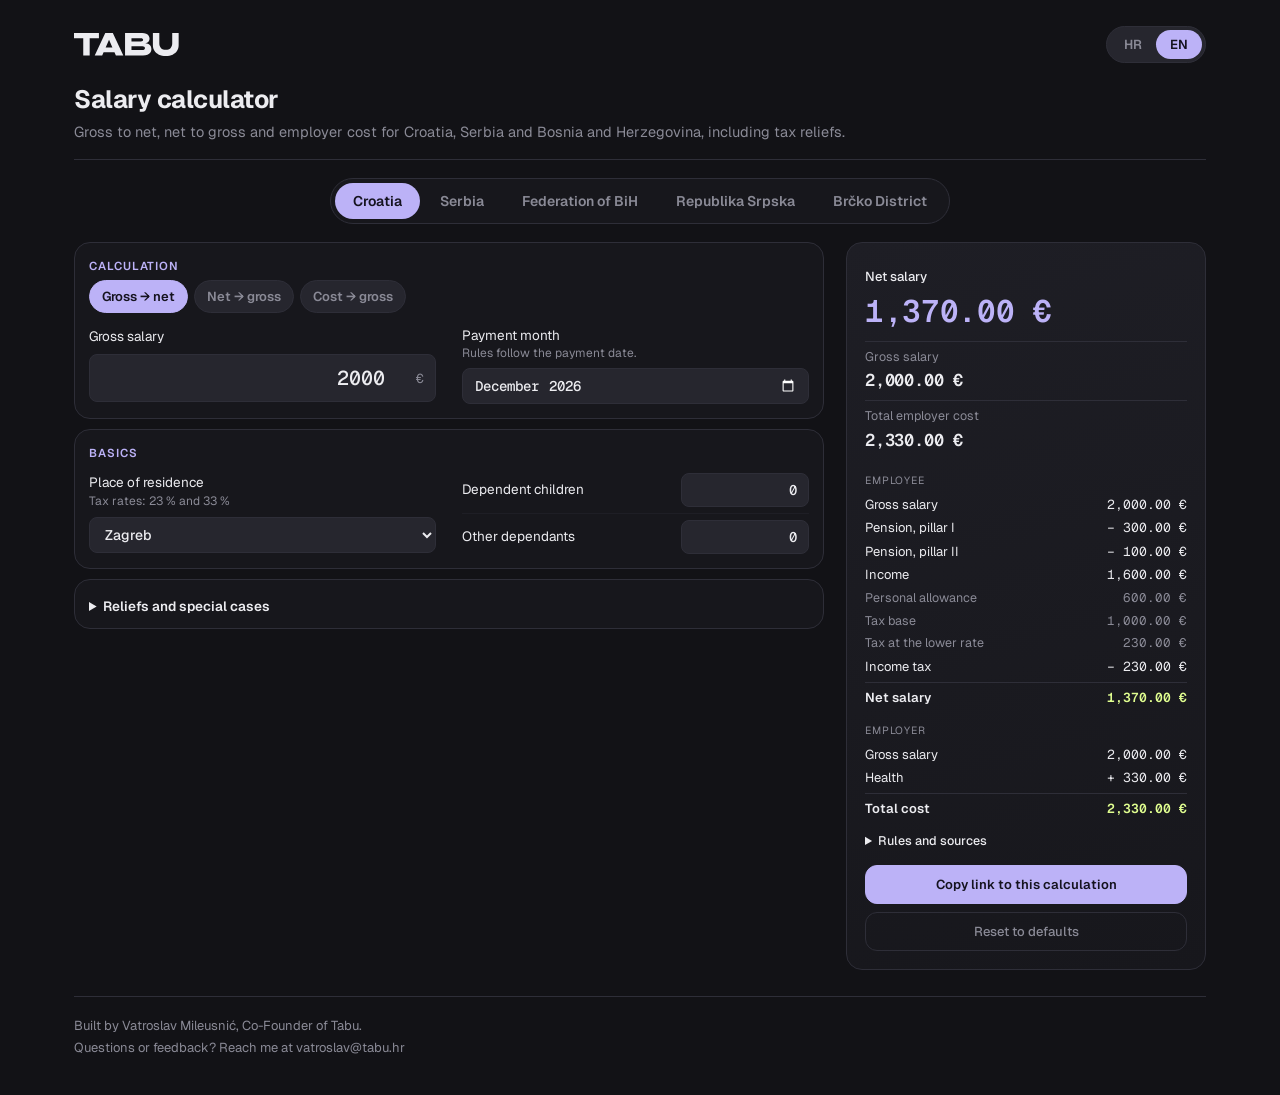
==== placa/index.html @ 8038365e "Salary calculator: dependants stacked under children in the basic card Co-Authored-By: Claude Opus 5" ====
<!DOCTYPE html>
<html lang="hr">
<head>
<meta charset="UTF-8">
<meta name="viewport" content="width=device-width, initial-scale=1.0">
<title>Kalkulator plaće bruto-neto | Tabu</title>
<meta name="description" content="Izračun plaće bruto u neto, neto u bruto i troška poslodavca za Hrvatsku, Srbiju i Bosnu i Hercegovinu, s poreznim olakšicama.">
<link rel="canonical" href="https://kalkulator.tabu.hr/placa/">
<meta property="og:type" content="website">
<meta property="og:site_name" content="Tabu">
<meta property="og:url" content="https://kalkulator.tabu.hr/placa/">
<meta property="og:title" content="Kalkulator plaće bruto-neto | Tabu">
<meta property="og:description" content="Bruto u neto, neto u bruto i trošak poslodavca za Hrvatsku, Srbiju i BiH.">
<meta name="twitter:card" content="summary">
<link rel="icon" type="image/png" href="https://cdn.prod.website-files.com/6596bfc5feee70a92dbebd66/65b93e90533795492dddde50_Tabu%20Favicon%20(1).png">
<link rel="apple-touch-icon" href="https://cdn.prod.website-files.com/6596bfc5feee70a92dbebd66/65b93e972f8a8eb254344232_Tabu%20Favicon.png">
<script async src="https://plausible.io/js/pa-XqHFUt1YAuA5CX0Bw_nm7.js"></script>
<script>
  window.plausible=window.plausible||function(){(plausible.q=plausible.q||[]).push(arguments)},plausible.init=plausible.init||function(i){plausible.o=i||{}};
  plausible.init()
</script>
<link rel="preconnect" href="https://fonts.googleapis.com">
<link rel="preconnect" href="https://fonts.gstatic.com" crossorigin>
<link href="https://fonts.googleapis.com/css2?family=Geist:wght@400;500;600;700&family=Geist+Mono:wght@500;600&display=swap" rel="stylesheet">
<style>
  :root{
    /* Brand accents */
    --lavender:#BCB2F7;
    --lime:#E0FE90;
    --salmon:#FF9883;
    --ink:#15131F;
    /* Background - cool near-black ramp */
    --bg:#121216;
    --surface:#17171C;
    --surface-2:#26262E;
    /* Borders */
    --border:#2E2E38;
    --border-subtle:#1E1E25;
    /* Text */
    --text:#ECECF0;
    --muted:#8A8A96;
    --text-subtle:#6C6C78;
    /* Semantic (status) */
    --success:#54CE88;
    --radius:16px;
  }
  *{box-sizing:border-box;margin:0;padding:0}
  html{scroll-behavior:smooth}
  body{
    font-family:'Geist',system-ui,-apple-system,'Segoe UI',Arial,sans-serif;
    background:var(--bg);
    color:var(--text);
    line-height:1.5;
    -webkit-font-smoothing:antialiased;
    padding:0 0 36px;
  }
  .wrap{max-width:1180px;margin:0 auto;padding:0 24px}

  /* Header */
  header{
    display:flex;align-items:center;justify-content:space-between;gap:16px;
    padding:26px 0 10px;flex-wrap:wrap;
  }
  .brand{display:flex;align-items:center;gap:11px}
  .brand .logo{
    display:inline-flex;align-items:center;
    color:var(--text);text-decoration:none;transition:.15s;
  }
  .brand .logo:hover{color:var(--lavender)}
  .logo-svg{height:23px;width:auto;display:block}
  .lang-toggle{display:inline-flex;background:var(--surface-2);border:1px solid var(--border);border-radius:999px;padding:3px}
  .lang-toggle button{
    font-family:inherit;font-size:13px;font-weight:600;cursor:pointer;
    border:0;background:transparent;color:var(--muted);
    padding:6px 14px;border-radius:999px;transition:.15s;
  }
  .lang-toggle button.active{background:var(--lavender);color:var(--ink)}

  /* Hero */
  .hero{padding:12px 0 16px;border-bottom:1px solid var(--border);margin-bottom:18px}
  .hero h1{font-size:25px;font-weight:700;letter-spacing:-.02em;line-height:1.15}
  .hero p{color:var(--muted);margin-top:7px;font-size:14.5px;text-wrap:pretty}

  
  /* Layout */
  .grid{display:grid;grid-template-columns:1fr 360px;gap:22px;align-items:start}

  .card{
    background:var(--surface);border:1px solid var(--border);
    border-radius:var(--radius);padding:12px 14px 8px;margin-bottom:10px;
  }
  .card h2,.card h3{
    font-size:11.5px;font-weight:600;text-transform:uppercase;letter-spacing:.08em;
    color:var(--lavender);margin:2px 0 6px;
  }
  .card h3{margin-top:14px}
  .seg{display:flex;flex-wrap:wrap;gap:6px;margin:6px 0 8px}
  .seg button{
    font-family:inherit;font-size:13px;font-weight:600;cursor:pointer;
    border:1px solid var(--border);background:var(--surface-2);color:var(--muted);
    padding:7px 12px;border-radius:999px;transition:.15s;
  }
  .seg button:hover{color:var(--text)}
  .seg button.active{background:var(--lavender);border-color:var(--lavender);color:var(--ink)}

  /* Country switch: top-level tabs above the calculator */
  .country-tabs{display:flex;justify-content:center;margin:0 0 18px}
  .country-tabs .seg{
    display:inline-flex;justify-content:center;gap:2px;margin:0;padding:4px;
    background:var(--surface);border:1px solid var(--border);border-radius:999px;
  }
  .country-tabs .seg button{border:0;background:transparent;padding:9px 18px;font-size:14px}
  .country-tabs .seg button.active{background:var(--lavender);color:var(--ink)}

  .fields{display:grid;grid-template-columns:1fr 1fr;column-gap:26px}
  .field{display:grid;grid-template-columns:1fr 128px;gap:12px;align-items:center;
    padding:6px 0;border-top:1px solid var(--border-subtle)}
  .field.wide{grid-template-columns:1fr;gap:6px}
  .field.check{grid-template-columns:1fr 22px}
  .field.span2{grid-row:span 2}
  .fields .field:nth-child(1),.fields .field:nth-child(2){border-top:0}
  .field label{font-size:13.5px;color:var(--text);line-height:1.3}
  .field .sub{display:block;font-size:12px;color:var(--muted);margin-top:2px}

  .input-shell{position:relative;display:flex;align-items:center}
  .input-shell .affix{
    position:absolute;right:12px;font-size:13px;color:var(--muted);
    font-family:'Geist Mono',monospace;pointer-events:none;
  }
  input[type=number],input[type=text],input[type=month],select{
    width:100%;font-family:'Geist Mono',monospace;font-size:14px;font-weight:500;
    background:var(--surface-2);border:1px solid var(--border);color:var(--text);
    border-radius:8px;padding:7px 11px;transition:.15s;color-scheme:dark;
  }
  input[type=number]{text-align:right;-moz-appearance:textfield}
  select{font-family:inherit;cursor:pointer}
  input[type=number]::-webkit-outer-spin-button,
  input[type=number]::-webkit-inner-spin-button{-webkit-appearance:none;margin:0}
  input.affixed{padding-right:44px}
  input.big{font-size:20px;padding:10px 50px 10px 12px}
  input:focus,select:focus{outline:none;border-color:var(--lavender);box-shadow:0 0 0 3px rgba(188,178,247,0.22)}
  input[type=checkbox]{width:18px;height:18px;accent-color:var(--lavender);cursor:pointer}

  details.advanced summary{
    cursor:pointer;font-size:13.5px;font-weight:600;color:var(--text);padding:4px 0;
  }
  details.advanced[open] summary{margin-bottom:4px}
  ul.info{margin:12px 0 4px 18px;color:var(--muted);font-size:12.5px;line-height:1.45}

  /* Results */
  .results{position:sticky;top:16px}
  .results-card{
    background:linear-gradient(165deg,#1E1E25,#17171C);
    border:1px solid var(--border);border-radius:var(--radius);padding:18px;
  }
  .res-block{padding:6px 0}
  .res-block + .res-block{border-top:1px solid var(--border)}
  .res-label{font-size:12.5px;color:var(--muted);margin-bottom:2px}
  .res-value{font-family:'Geist Mono',monospace;font-weight:600;letter-spacing:-.01em}
  .res-primary .res-value{font-size:31px;color:var(--lavender)}
  .res-primary .res-label{font-size:13px;color:var(--text);font-weight:500}
  .res-secondary .res-value{font-size:17px;color:var(--text)}
  .res-section-title{font-size:10.5px;text-transform:uppercase;letter-spacing:.08em;color:var(--muted);margin:14px 0 4px}
  .row{display:flex;justify-content:space-between;gap:12px;font-size:13px;padding:2px 0}
  .row .v{font-family:'Geist Mono',monospace;white-space:nowrap}
  .row.info{color:var(--muted);font-size:12.5px}
  .row.sub,.row.base{color:var(--text)}
  .row.total{font-weight:600;border-top:1px solid var(--border);margin-top:3px;padding-top:5px}
  .row.total .v{color:var(--lime)}
  .note{font-size:12px;color:var(--muted);margin-top:4px;line-height:1.4}
  ul.notes{margin:2px 0 0 16px;font-size:12.5px;color:var(--salmon);line-height:1.45}
  details.sources{margin-top:12px;font-size:12.5px;color:var(--muted)}
  details.sources summary{cursor:pointer;color:var(--text);font-weight:500}
  details.sources ul{margin:6px 0 0 16px;line-height:1.45}

  .actions{display:grid;gap:8px;margin-top:14px}
  .btn{
    display:block;width:100%;cursor:pointer;text-align:center;
    background:transparent;border:1px solid var(--border);color:var(--muted);
    font-family:inherit;font-size:13px;font-weight:500;padding:10px;border-radius:12px;transition:.15s;
  }
  .btn:hover{border-color:var(--muted);color:var(--text)}
  .btn.primary{background:var(--lavender);border-color:var(--lavender);color:var(--ink);font-weight:600}

  footer{
    margin-top:26px;padding-top:18px;border-top:1px solid var(--border);
    color:var(--muted);font-size:13px;line-height:1.7;
  }

  @media(max-width:980px){
    .fields{grid-template-columns:1fr}
    .field.span2{grid-row:auto}
    .fields .field:nth-child(2){border-top:1px solid var(--border-subtle)}
  }
  @media(max-width:860px){
    .country-tabs .seg{border-radius:16px}
    .country-tabs .seg button{padding:8px 12px;font-size:13px}
    .grid{grid-template-columns:1fr}
    .results{position:static}
    .hero h1{font-size:23px}
  }
</style>
</head>
<body>
<div class="wrap">
  <header>
    <div class="brand">
      <a class="logo" href="https://www.tabu.hr" target="_blank" rel="noopener" aria-label="Tabu">
        <svg class="logo-svg" viewBox="0 0 3277 720" fill="none" xmlns="http://www.w3.org/2000/svg" role="img" aria-label="Tabu">
          <path d="M289.493 165.865L4.84394e-05 165.865L6.29397e-05 0L780.314 6.82172e-05L780.314 165.865L490.822 165.865L490.822 701.634L289.493 701.634L289.493 165.865Z" fill="currentColor"/>
          <path d="M903.392 455.47L1290.26 455.47L1290.26 605.538L903.392 605.538L903.392 455.47ZM1544.22 701.634L1311.31 701.634L1096.83 210.622L882.338 701.634L649.428 701.634L978.397 2.87594e-05L1215.25 4.94661e-05L1544.22 701.634Z" fill="currentColor"/>
          <path d="M1598.04 0L2137.55 4.71654e-05C2184.92 5.13067e-05 2224.4 6.58195 2258.61 21.0622C2292.82 35.5425 2319.14 56.6047 2337.56 84.2488C2355.98 110.576 2365.2 142.17 2365.2 179.029C2365.2 214.571 2353.35 246.164 2330.98 271.176C2307.3 297.503 2274.4 314.616 2233.61 323.831C2292.82 326.464 2338.88 343.577 2371.78 376.487C2405.99 409.396 2423.09 454.153 2423.09 508.125C2423.09 548.933 2412.57 583.159 2391.51 612.12C2370.46 641.08 2340.19 663.459 2299.4 677.939C2259.93 693.736 2213.87 701.634 2159.92 701.634L1598.04 701.634L1598.04 0ZM2141.5 534.453C2166.5 534.453 2186.24 529.187 2199.4 518.656C2213.87 506.809 2220.45 492.329 2220.45 473.899C2220.45 454.153 2213.87 439.673 2199.4 429.142C2186.24 417.294 2166.5 412.029 2141.5 412.029L1799.37 412.029L1799.37 534.453L2141.5 534.453ZM2094.13 263.277C2115.18 263.277 2132.29 258.012 2145.44 248.797C2157.29 239.582 2163.87 226.418 2163.87 210.622C2163.87 196.142 2157.29 185.611 2145.44 177.712C2132.29 169.814 2115.18 165.865 2094.13 165.865L1799.37 165.865L1799.37 263.277L2094.13 263.277Z" fill="currentColor"/>
          <path d="M2873.8 719.947C2790.9 719.947 2719.85 706.783 2658 677.822C2597.47 650.178 2551.41 610.687 2518.52 558.031C2485.62 505.376 2469.83 456.785 2469.83 385.701L2469.83 0L2671.16 1.76007e-05L2671.16 322.838C2671.16 387.341 2689.58 437.363 2725.11 474.222C2761.95 509.764 2810.64 528.194 2873.8 528.194C2935.65 528.194 2985.65 509.764 3021.18 474.222C3056.71 437.363 3075.13 387.341 3075.13 322.838L3075.13 5.29172e-05L3276.46 7.05179e-05L3276.46 385.701C3276.46 456.786 3260.67 505.376 3227.77 558.031C3196.19 610.687 3148.82 650.178 3088.29 677.822C3027.76 706.783 2955.39 719.947 2873.8 719.947Z" fill="currentColor"/>
        </svg>
      </a>
    </div>
    <div class="lang-toggle" role="group" aria-label="Language">
      <button id="lang-hr" data-lang="hr" class="active">HR</button>
      <button id="lang-en" data-lang="en">EN</button>
    </div>
  </header>

  <div class="hero">
    <h1 data-i18n="title"></h1>
    <p data-i18n="subtitle"></p>
  </div>

  <div class="country-tabs" id="country-tabs"></div>

  <div class="grid">
    <div class="inputs" id="inputs"></div>
    <div class="results">
      <div class="results-card">
        <div id="results"></div>
        <div class="actions">
          <button class="btn primary" id="copy" type="button" data-i18n="copy_link"></button>
          <button class="btn" id="reset" type="button" data-i18n="reset"></button>
        </div>
      </div>
    </div>
  </div>

  <footer>
    <div data-i18n="footer_author"></div>
    <div data-i18n="footer_contact"></div>
  </footer>
</div>
<script type="module" src="app.js"></script>
</body>
</html>
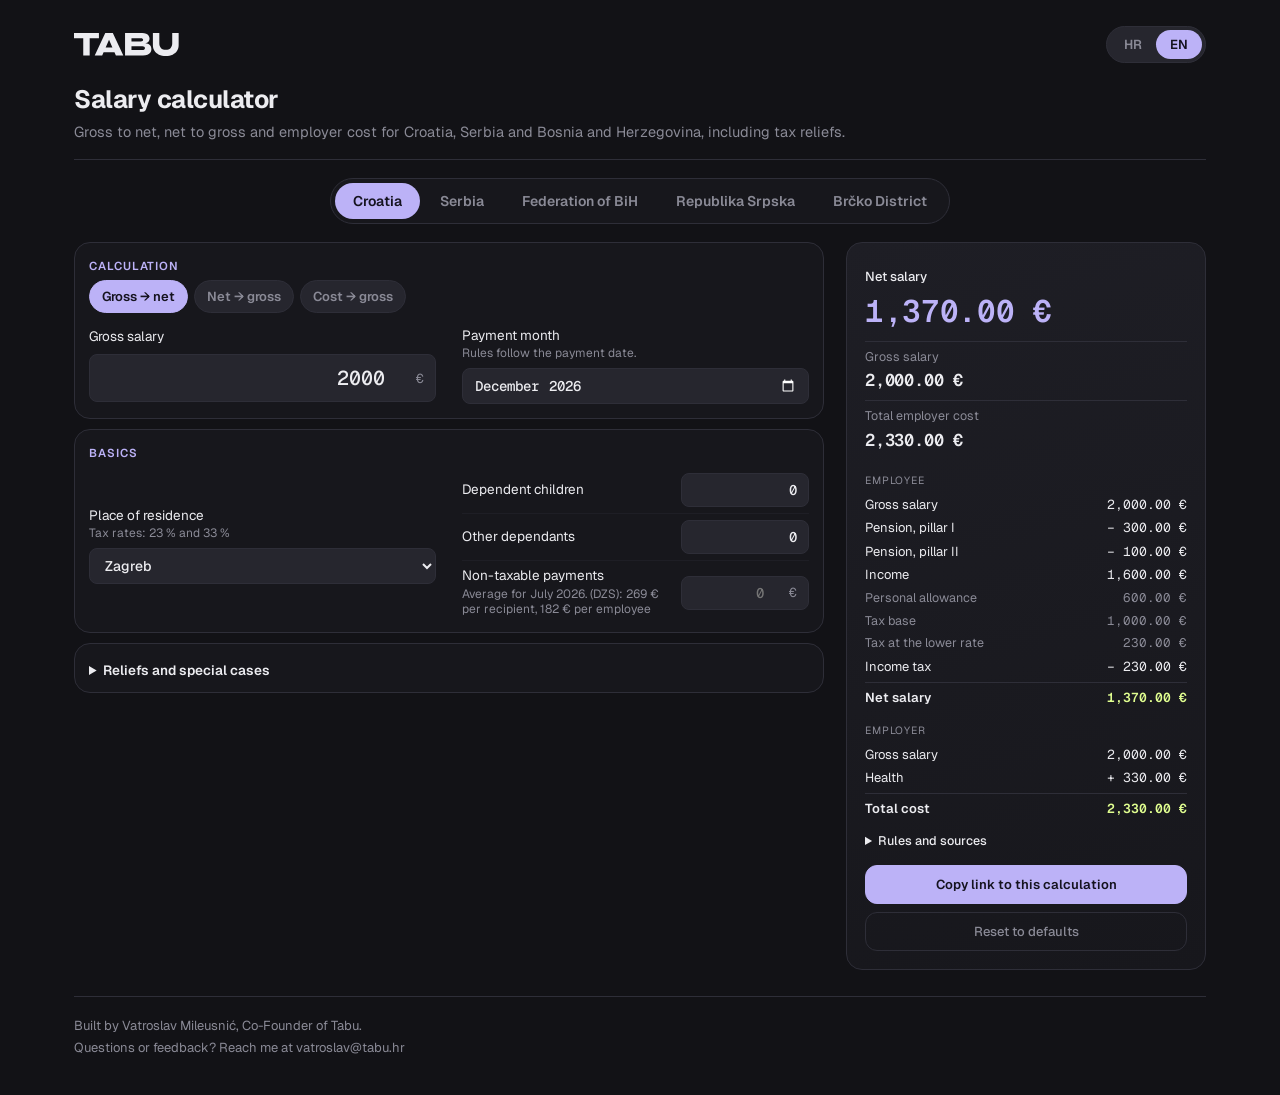
==== commit 25dcd6af: "Salary calculator: non-taxable receipts in basics, DZS average as guidance Co-Authored-By: Claude Op" ====
--- a/placa/index.html
+++ b/placa/index.html
@@ -117,7 +117,7 @@
     padding:6px 0;border-top:1px solid var(--border-subtle)}
   .field.wide{grid-template-columns:1fr;gap:6px}
   .field.check{grid-template-columns:1fr 22px}
-  .field.span2{grid-row:span 2}
+  .field.span3{grid-row:span 3;align-content:center}
   .fields .field:nth-child(1),.fields .field:nth-child(2){border-top:0}
   .field label{font-size:13.5px;color:var(--text);line-height:1.3}
   .field .sub{display:block;font-size:12px;color:var(--muted);margin-top:2px}
@@ -189,7 +189,7 @@
 
   @media(max-width:980px){
     .fields{grid-template-columns:1fr}
-    .field.span2{grid-row:auto}
+    .field.span3{grid-row:auto}
     .fields .field:nth-child(2){border-top:1px solid var(--border-subtle)}
   }
   @media(max-width:860px){
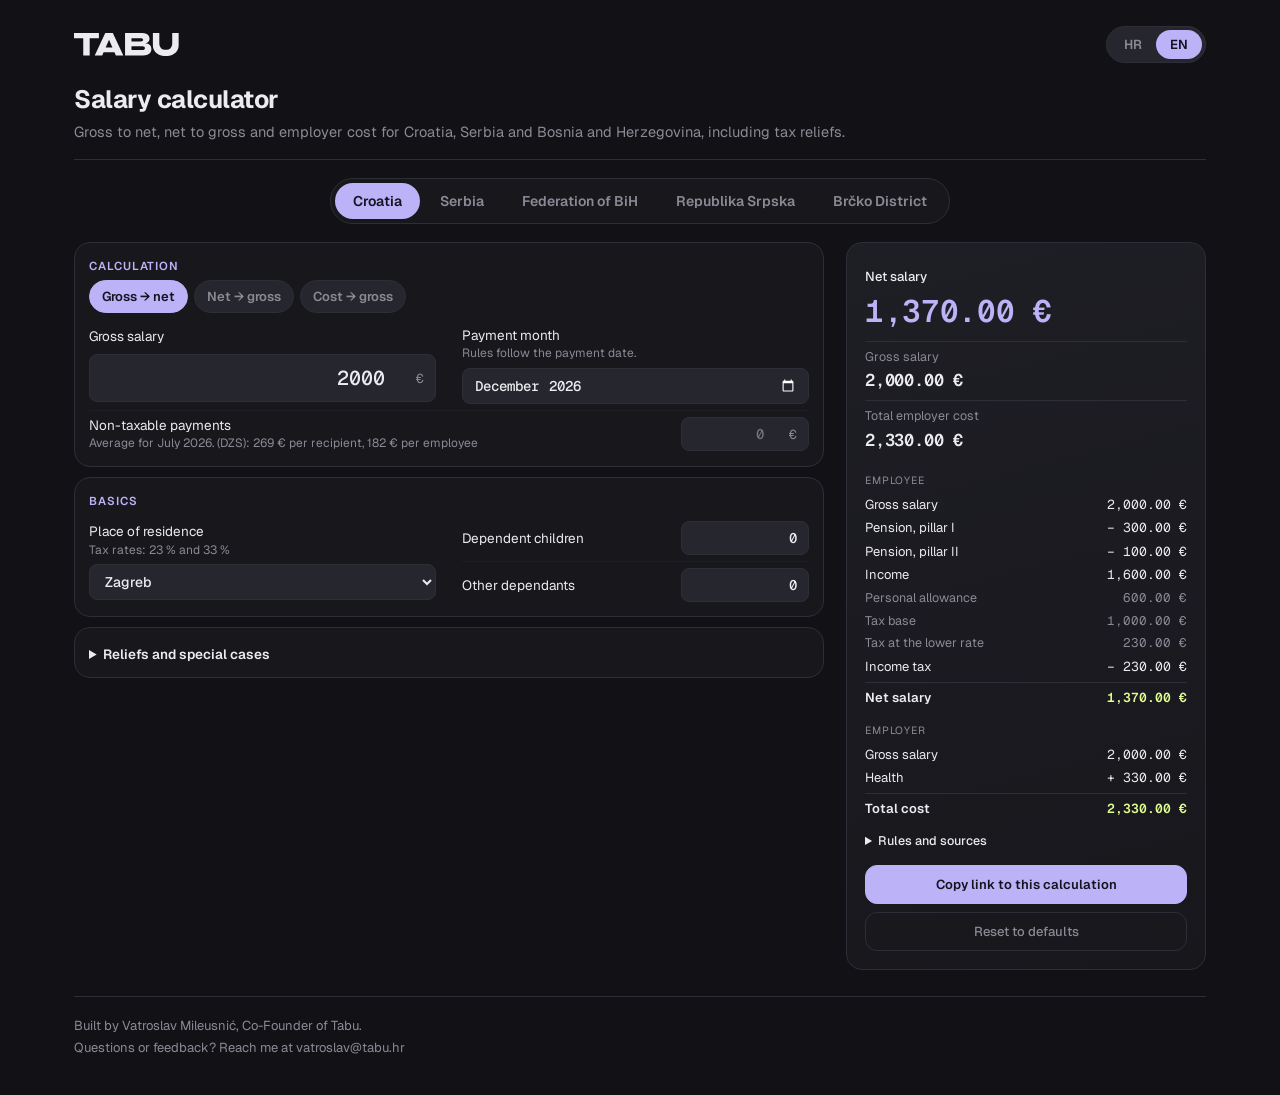
==== commit 6217cc1e: "Salary calculator: non-taxable receipts in the calculation card Co-Authored-By: Claude Opus 5.5 <nor" ====
--- a/placa/index.html
+++ b/placa/index.html
@@ -117,7 +117,8 @@
     padding:6px 0;border-top:1px solid var(--border-subtle)}
   .field.wide{grid-template-columns:1fr;gap:6px}
   .field.check{grid-template-columns:1fr 22px}
-  .field.span3{grid-row:span 3;align-content:center}
+  .field.span2{grid-row:span 2;align-content:center}
+  .field.full{grid-column:1 / -1}
   .fields .field:nth-child(1),.fields .field:nth-child(2){border-top:0}
   .field label{font-size:13.5px;color:var(--text);line-height:1.3}
   .field .sub{display:block;font-size:12px;color:var(--muted);margin-top:2px}
@@ -189,7 +190,7 @@
 
   @media(max-width:980px){
     .fields{grid-template-columns:1fr}
-    .field.span3{grid-row:auto}
+    .field.span2{grid-row:auto}
     .fields .field:nth-child(2){border-top:1px solid var(--border-subtle)}
   }
   @media(max-width:860px){
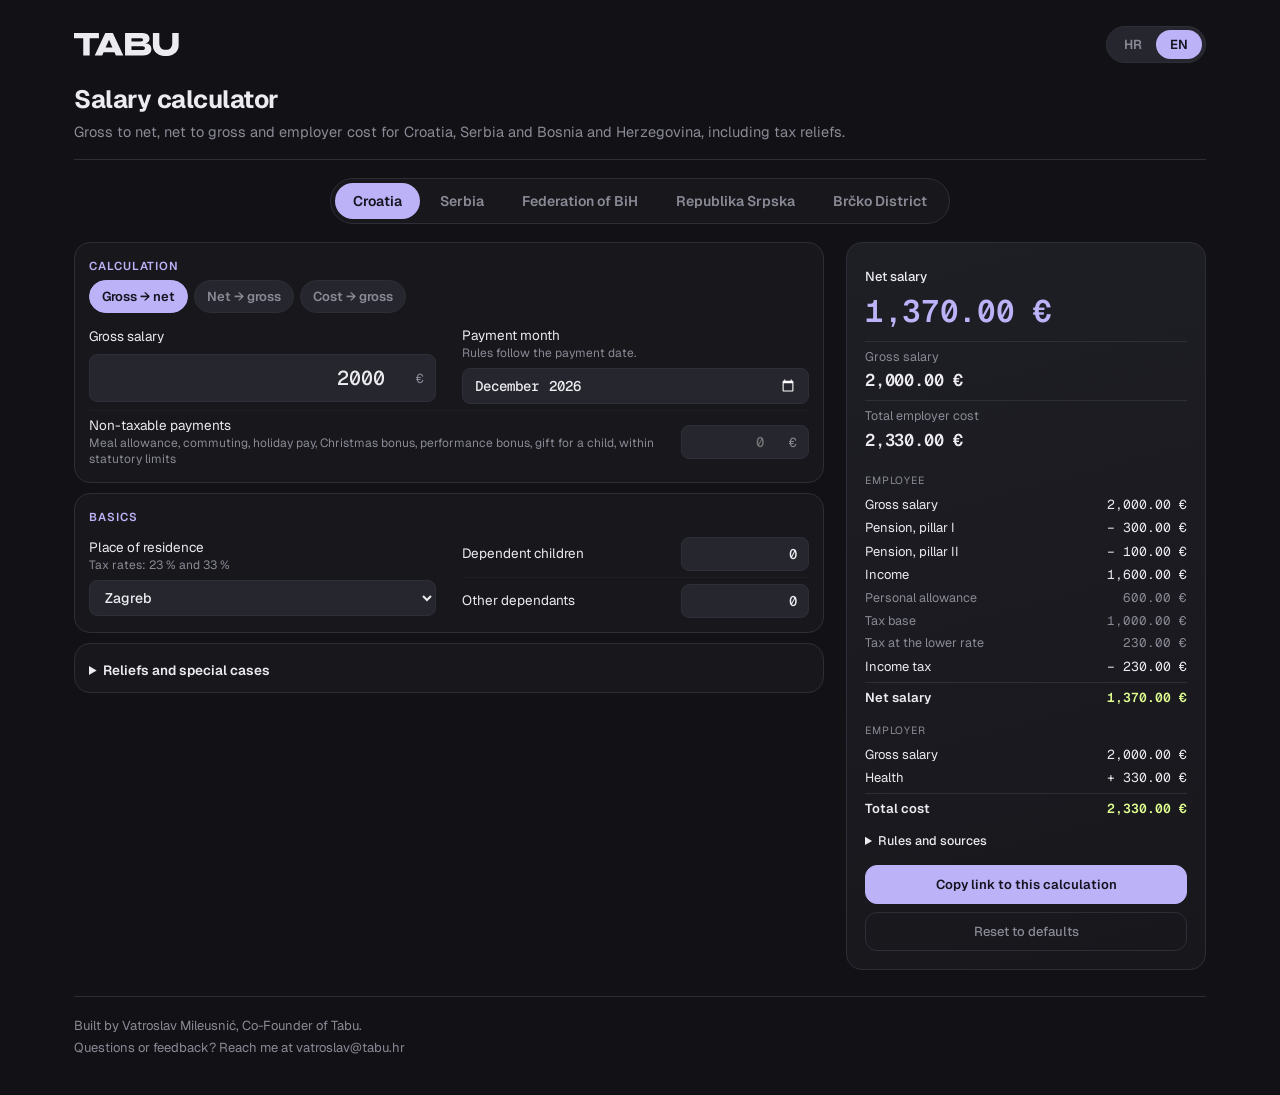
==== commit 407c2a65: "Wording: "Srbiju, te Bosnu i Hercegovinu" Co-Authored-By: Claude Opus 5.5 <noreply@anthropic.com>" ====
--- a/placa/index.html
+++ b/placa/index.html
@@ -4,7 +4,7 @@
 <meta charset="UTF-8">
 <meta name="viewport" content="width=device-width, initial-scale=1.0">
 <title>Kalkulator plaće bruto-neto | Tabu</title>
-<meta name="description" content="Izračun plaće bruto u neto, neto u bruto i troška poslodavca za Hrvatsku, Srbiju i Bosnu i Hercegovinu, s poreznim olakšicama.">
+<meta name="description" content="Izračun plaće bruto u neto, neto u bruto i troška poslodavca za Hrvatsku, Srbiju, te Bosnu i Hercegovinu, s poreznim olakšicama.">
 <link rel="canonical" href="https://kalkulator.tabu.hr/placa/">
 <meta property="og:type" content="website">
 <meta property="og:site_name" content="Tabu">
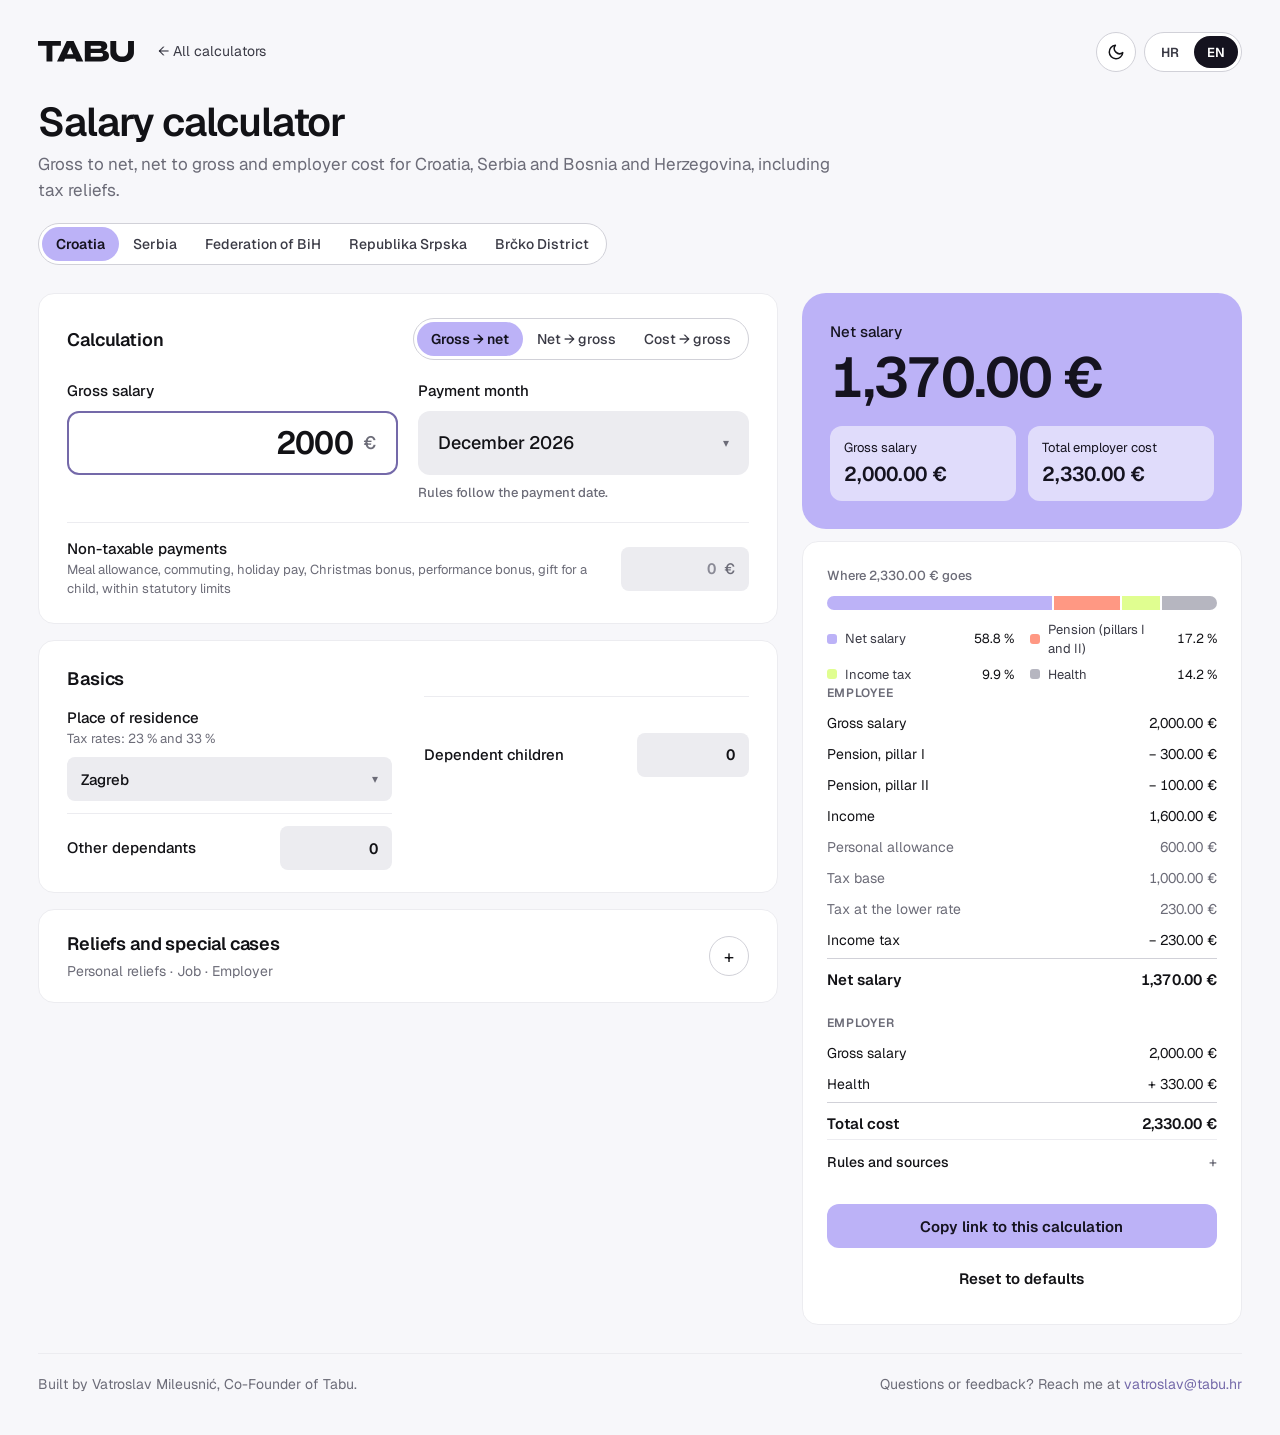
==== commit d1e37f46: "Redesign all pages: light theme with dark toggle, shared styles - Shared design tokens and component" ====
--- a/placa/index.html
+++ b/placa/index.html
@@ -14,6 +14,7 @@
 <meta name="twitter:card" content="summary">
 <link rel="icon" type="image/png" href="https://cdn.prod.website-files.com/6596bfc5feee70a92dbebd66/65b93e90533795492dddde50_Tabu%20Favicon%20(1).png">
 <link rel="apple-touch-icon" href="https://cdn.prod.website-files.com/6596bfc5feee70a92dbebd66/65b93e972f8a8eb254344232_Tabu%20Favicon.png">
+<script>(function(){var t;try{t=localStorage.getItem('tabu-theme')}catch(e){}if(t!=='light'&&t!=='dark')t=matchMedia('(prefers-color-scheme: dark)').matches?'dark':'light';document.documentElement.dataset.theme=t})()</script>
 <script async src="https://plausible.io/js/pa-XqHFUt1YAuA5CX0Bw_nm7.js"></script>
 <script>
   window.plausible=window.plausible||function(){(plausible.q=plausible.q||[]).push(arguments)},plausible.init=plausible.init||function(i){plausible.o=i||{}};
@@ -21,231 +22,128 @@
 </script>
 <link rel="preconnect" href="https://fonts.googleapis.com">
 <link rel="preconnect" href="https://fonts.gstatic.com" crossorigin>
-<link href="https://fonts.googleapis.com/css2?family=Geist:wght@400;500;600;700&family=Geist+Mono:wght@500;600&display=swap" rel="stylesheet">
+<link href="https://fonts.googleapis.com/css2?family=Geist:wght@400;500;600&display=swap" rel="stylesheet">
+<link rel="stylesheet" href="/assets/tabu.css">
 <style>
-  :root{
-    /* Brand accents */
-    --lavender:#BCB2F7;
-    --lime:#E0FE90;
-    --salmon:#FF9883;
-    --ink:#15131F;
-    /* Background - cool near-black ramp */
-    --bg:#121216;
-    --surface:#17171C;
-    --surface-2:#26262E;
-    /* Borders */
-    --border:#2E2E38;
-    --border-subtle:#1E1E25;
-    /* Text */
-    --text:#ECECF0;
-    --muted:#8A8A96;
-    --text-subtle:#6C6C78;
-    /* Semantic (status) */
-    --success:#54CE88;
-    --radius:16px;
-  }
-  *{box-sizing:border-box;margin:0;padding:0}
-  html{scroll-behavior:smooth}
-  body{
-    font-family:'Geist',system-ui,-apple-system,'Segoe UI',Arial,sans-serif;
-    background:var(--bg);
-    color:var(--text);
-    line-height:1.5;
-    -webkit-font-smoothing:antialiased;
-    padding:0 0 36px;
-  }
-  .wrap{max-width:1180px;margin:0 auto;padding:0 24px}
+  .title-block{display:flex;flex-direction:column;gap:20px}
 
-  /* Header */
-  header{
-    display:flex;align-items:center;justify-content:space-between;gap:16px;
-    padding:26px 0 10px;flex-wrap:wrap;
-  }
-  .brand{display:flex;align-items:center;gap:11px}
-  .brand .logo{
-    display:inline-flex;align-items:center;
-    color:var(--text);text-decoration:none;transition:.15s;
-  }
-  .brand .logo:hover{color:var(--lavender)}
-  .logo-svg{height:23px;width:auto;display:block}
-  .lang-toggle{display:inline-flex;background:var(--surface-2);border:1px solid var(--border);border-radius:999px;padding:3px}
-  .lang-toggle button{
-    font-family:inherit;font-size:13px;font-weight:600;cursor:pointer;
-    border:0;background:transparent;color:var(--muted);
-    padding:6px 14px;border-radius:999px;transition:.15s;
-  }
-  .lang-toggle button.active{background:var(--lavender);color:var(--ink)}
+  /* Calculation card */
+  .card--calc{display:flex;flex-direction:column;gap:20px}
+  .calc-grid{display:grid;grid-template-columns:repeat(auto-fit,minmax(min(100%,260px),1fr));gap:20px}
+  .calc-grid label{display:flex;flex-direction:column;gap:8px;font-size:15px;font-weight:500}
+  .num--big{width:100%;height:64px;padding:0 20px;border-radius:12px;background:var(--bg-elevated);border:2px solid var(--primary-strong);gap:10px}
+  .num--big input{font-size:32px;letter-spacing:-.02em}
+  .num--big .unit{font-size:18px}
+  .sel--big select{width:100%;max-width:none;height:64px;border-radius:12px;font-size:18px;padding-left:20px}
+  .sel--big::after{right:20px}
+  .sel--big{width:100%}
+  .calc-extra{padding-top:16px;border-top:1px solid var(--border-subtle)}
+  .calc-extra .field{padding:0;border-top:0}
+  .card--basic{padding-bottom:10px}
+  .card--basic h2{margin-bottom:4px}
+  .fields .field:first-child{border-top:0}
 
-  /* Hero */
-  .hero{padding:12px 0 16px;border-bottom:1px solid var(--border);margin-bottom:18px}
-  .hero h1{font-size:25px;font-weight:700;letter-spacing:-.02em;line-height:1.15}
-  .hero p{color:var(--muted);margin-top:7px;font-size:14.5px;text-wrap:pretty}
+  /* Advanced accordion */
+  .card--acc{padding:0;overflow:hidden}
+  .card--acc .acc-head{padding:20px clamp(16px,2.4vw,28px)}
+  .acc-title{display:flex;flex-direction:column;gap:4px}
+  .acc-title span:first-child{font-size:18px;font-weight:600;letter-spacing:-.01em;color:var(--text)}
+  .acc-title span:last-child{font-size:14px;color:var(--text-muted)}
+  .acc-body{display:flex;flex-direction:column;gap:20px;padding:0 clamp(16px,2.4vw,28px) 20px}
+  .acc-body[hidden]{display:none}
+  .adv-group{display:flex;flex-direction:column}
+  .adv-group .group-label{color:var(--primary-strong);padding:4px 0 8px}
+  .adv-group .fields .field:first-child{border-top:1px solid var(--border-subtle)}
 
-  
-  /* Layout */
-  .grid{display:grid;grid-template-columns:1fr 360px;gap:22px;align-items:start}
+  /* Result card */
+  .results-card{padding:24px;display:flex;flex-direction:column;gap:20px}
+  .breakdown{display:flex;flex-direction:column}
+  .breakdown .group-label{padding-bottom:6px}
+  .breakdown .group-label + .group-label,.breakdown .row + .group-label,.breakdown .hint + .group-label{padding-top:18px}
+  .sources{display:flex;flex-direction:column;border-top:1px solid var(--border-subtle)}
+  .sources .acc-head{min-height:44px;font-size:14px;font-weight:500;color:var(--text)}
+  .sources .acc-head:hover{background:transparent}
+  .sources-body{display:flex;flex-direction:column;gap:6px;padding-bottom:4px;font-size:13px;line-height:1.45;color:var(--text-secondary)}
+  .sources-body[hidden]{display:none}
+  .sources-body .group-label{padding-top:8px}
+  .sources-body .hint{font-size:12px;padding-top:4px}
+  .actions{display:flex;flex-direction:column;gap:8px}
 
-  .card{
-    background:var(--surface);border:1px solid var(--border);
-    border-radius:var(--radius);padding:12px 14px 8px;margin-bottom:10px;
-  }
-  .card h2,.card h3{
-    font-size:11.5px;font-weight:600;text-transform:uppercase;letter-spacing:.08em;
-    color:var(--lavender);margin:2px 0 6px;
-  }
-  .card h3{margin-top:14px}
-  .seg{display:flex;flex-wrap:wrap;gap:6px;margin:6px 0 8px}
-  .seg button{
-    font-family:inherit;font-size:13px;font-weight:600;cursor:pointer;
-    border:1px solid var(--border);background:var(--surface-2);color:var(--muted);
-    padding:7px 12px;border-radius:999px;transition:.15s;
-  }
-  .seg button:hover{color:var(--text)}
-  .seg button.active{background:var(--lavender);border-color:var(--lavender);color:var(--ink)}
-
-  /* Country switch: top-level tabs above the calculator */
-  .country-tabs{display:flex;justify-content:center;margin:0 0 18px}
-  .country-tabs .seg{
-    display:inline-flex;justify-content:center;gap:2px;margin:0;padding:4px;
-    background:var(--surface);border:1px solid var(--border);border-radius:999px;
-  }
-  .country-tabs .seg button{border:0;background:transparent;padding:9px 18px;font-size:14px}
-  .country-tabs .seg button.active{background:var(--lavender);color:var(--ink)}
-
-  .fields{display:grid;grid-template-columns:1fr 1fr;column-gap:26px}
-  .field{display:grid;grid-template-columns:1fr 128px;gap:12px;align-items:center;
-    padding:6px 0;border-top:1px solid var(--border-subtle)}
-  .field.wide{grid-template-columns:1fr;gap:6px}
-  .field.check{grid-template-columns:1fr 22px}
-  .field.span2{grid-row:span 2;align-content:center}
-  .field.full{grid-column:1 / -1}
-  .fields .field:nth-child(1),.fields .field:nth-child(2){border-top:0}
-  .field label{font-size:13.5px;color:var(--text);line-height:1.3}
-  .field .sub{display:block;font-size:12px;color:var(--muted);margin-top:2px}
-
-  .input-shell{position:relative;display:flex;align-items:center}
-  .input-shell .affix{
-    position:absolute;right:12px;font-size:13px;color:var(--muted);
-    font-family:'Geist Mono',monospace;pointer-events:none;
-  }
-  input[type=number],input[type=text],input[type=month],select{
-    width:100%;font-family:'Geist Mono',monospace;font-size:14px;font-weight:500;
-    background:var(--surface-2);border:1px solid var(--border);color:var(--text);
-    border-radius:8px;padding:7px 11px;transition:.15s;color-scheme:dark;
-  }
-  input[type=number]{text-align:right;-moz-appearance:textfield}
-  select{font-family:inherit;cursor:pointer}
-  input[type=number]::-webkit-outer-spin-button,
-  input[type=number]::-webkit-inner-spin-button{-webkit-appearance:none;margin:0}
-  input.affixed{padding-right:44px}
-  input.big{font-size:20px;padding:10px 50px 10px 12px}
-  input:focus,select:focus{outline:none;border-color:var(--lavender);box-shadow:0 0 0 3px rgba(188,178,247,0.22)}
-  input[type=checkbox]{width:18px;height:18px;accent-color:var(--lavender);cursor:pointer}
-
-  details.advanced summary{
-    cursor:pointer;font-size:13.5px;font-weight:600;color:var(--text);padding:4px 0;
-  }
-  details.advanced[open] summary{margin-bottom:4px}
-  ul.info{margin:12px 0 4px 18px;color:var(--muted);font-size:12.5px;line-height:1.45}
-
-  /* Results */
-  .results{position:sticky;top:16px}
-  .results-card{
-    background:linear-gradient(165deg,#1E1E25,#17171C);
-    border:1px solid var(--border);border-radius:var(--radius);padding:18px;
-  }
-  .res-block{padding:6px 0}
-  .res-block + .res-block{border-top:1px solid var(--border)}
-  .res-label{font-size:12.5px;color:var(--muted);margin-bottom:2px}
-  .res-value{font-family:'Geist Mono',monospace;font-weight:600;letter-spacing:-.01em}
-  .res-primary .res-value{font-size:31px;color:var(--lavender)}
-  .res-primary .res-label{font-size:13px;color:var(--text);font-weight:500}
-  .res-secondary .res-value{font-size:17px;color:var(--text)}
-  .res-section-title{font-size:10.5px;text-transform:uppercase;letter-spacing:.08em;color:var(--muted);margin:14px 0 4px}
-  .row{display:flex;justify-content:space-between;gap:12px;font-size:13px;padding:2px 0}
-  .row .v{font-family:'Geist Mono',monospace;white-space:nowrap}
-  .row.info{color:var(--muted);font-size:12.5px}
-  .row.sub,.row.base{color:var(--text)}
-  .row.total{font-weight:600;border-top:1px solid var(--border);margin-top:3px;padding-top:5px}
-  .row.total .v{color:var(--lime)}
-  .note{font-size:12px;color:var(--muted);margin-top:4px;line-height:1.4}
-  ul.notes{margin:2px 0 0 16px;font-size:12.5px;color:var(--salmon);line-height:1.45}
-  details.sources{margin-top:12px;font-size:12.5px;color:var(--muted)}
-  details.sources summary{cursor:pointer;color:var(--text);font-weight:500}
-  details.sources ul{margin:6px 0 0 16px;line-height:1.45}
-
-  .actions{display:grid;gap:8px;margin-top:14px}
-  .btn{
-    display:block;width:100%;cursor:pointer;text-align:center;
-    background:transparent;border:1px solid var(--border);color:var(--muted);
-    font-family:inherit;font-size:13px;font-weight:500;padding:10px;border-radius:12px;transition:.15s;
-  }
-  .btn:hover{border-color:var(--muted);color:var(--text)}
-  .btn.primary{background:var(--lavender);border-color:var(--lavender);color:var(--ink);font-weight:600}
-
-  footer{
-    margin-top:26px;padding-top:18px;border-top:1px solid var(--border);
-    color:var(--muted);font-size:13px;line-height:1.7;
-  }
-
-  @media(max-width:980px){
-    .fields{grid-template-columns:1fr}
-    .field.span2{grid-row:auto}
-    .fields .field:nth-child(2){border-top:1px solid var(--border-subtle)}
-  }
-  @media(max-width:860px){
-    .country-tabs .seg{border-radius:16px}
-    .country-tabs .seg button{padding:8px 12px;font-size:13px}
-    .grid{grid-template-columns:1fr}
-    .results{position:static}
-    .hero h1{font-size:23px}
+  @media (max-width:1030px){
+    .page{padding-bottom:120px}
+    .workbench__inputs,.workbench__aside{flex-basis:100%;max-width:none}
+    .workbench__aside{position:static}
+    .mobile-bar{display:flex}
+    .seg--dir{width:100%}
+    .seg--dir button{flex:1;padding:0 8px}
+    .num--big input{font-size:30px}
   }
 </style>
 </head>
 <body>
-<div class="wrap">
-  <header>
-    <div class="brand">
-      <a class="logo" href="https://www.tabu.hr" target="_blank" rel="noopener" aria-label="Tabu">
-        <svg class="logo-svg" viewBox="0 0 3277 720" fill="none" xmlns="http://www.w3.org/2000/svg" role="img" aria-label="Tabu">
+<div class="page">
+  <header class="site-header">
+    <div class="site-header__left">
+      <a class="logo" href="https://www.tabu.hr" aria-label="Tabu">
+        <svg viewBox="0 0 3277 720" fill="none" xmlns="http://www.w3.org/2000/svg" role="img" aria-label="Tabu">
           <path d="M289.493 165.865L4.84394e-05 165.865L6.29397e-05 0L780.314 6.82172e-05L780.314 165.865L490.822 165.865L490.822 701.634L289.493 701.634L289.493 165.865Z" fill="currentColor"/>
           <path d="M903.392 455.47L1290.26 455.47L1290.26 605.538L903.392 605.538L903.392 455.47ZM1544.22 701.634L1311.31 701.634L1096.83 210.622L882.338 701.634L649.428 701.634L978.397 2.87594e-05L1215.25 4.94661e-05L1544.22 701.634Z" fill="currentColor"/>
           <path d="M1598.04 0L2137.55 4.71654e-05C2184.92 5.13067e-05 2224.4 6.58195 2258.61 21.0622C2292.82 35.5425 2319.14 56.6047 2337.56 84.2488C2355.98 110.576 2365.2 142.17 2365.2 179.029C2365.2 214.571 2353.35 246.164 2330.98 271.176C2307.3 297.503 2274.4 314.616 2233.61 323.831C2292.82 326.464 2338.88 343.577 2371.78 376.487C2405.99 409.396 2423.09 454.153 2423.09 508.125C2423.09 548.933 2412.57 583.159 2391.51 612.12C2370.46 641.08 2340.19 663.459 2299.4 677.939C2259.93 693.736 2213.87 701.634 2159.92 701.634L1598.04 701.634L1598.04 0ZM2141.5 534.453C2166.5 534.453 2186.24 529.187 2199.4 518.656C2213.87 506.809 2220.45 492.329 2220.45 473.899C2220.45 454.153 2213.87 439.673 2199.4 429.142C2186.24 417.294 2166.5 412.029 2141.5 412.029L1799.37 412.029L1799.37 534.453L2141.5 534.453ZM2094.13 263.277C2115.18 263.277 2132.29 258.012 2145.44 248.797C2157.29 239.582 2163.87 226.418 2163.87 210.622C2163.87 196.142 2157.29 185.611 2145.44 177.712C2132.29 169.814 2115.18 165.865 2094.13 165.865L1799.37 165.865L1799.37 263.277L2094.13 263.277Z" fill="currentColor"/>
           <path d="M2873.8 719.947C2790.9 719.947 2719.85 706.783 2658 677.822C2597.47 650.178 2551.41 610.687 2518.52 558.031C2485.62 505.376 2469.83 456.785 2469.83 385.701L2469.83 0L2671.16 1.76007e-05L2671.16 322.838C2671.16 387.341 2689.58 437.363 2725.11 474.222C2761.95 509.764 2810.64 528.194 2873.8 528.194C2935.65 528.194 2985.65 509.764 3021.18 474.222C3056.71 437.363 3075.13 387.341 3075.13 322.838L3075.13 5.29172e-05L3276.46 7.05179e-05L3276.46 385.701C3276.46 456.786 3260.67 505.376 3227.77 558.031C3196.19 610.687 3148.82 650.178 3088.29 677.822C3027.76 706.783 2955.39 719.947 2873.8 719.947Z" fill="currentColor"/>
         </svg>
       </a>
+      <a class="back" href="https://kalkulator.tabu.hr/" data-i18n="back"></a>
     </div>
-    <div class="lang-toggle" role="group" aria-label="Language">
-      <button id="lang-hr" data-lang="hr" class="active">HR</button>
-      <button id="lang-en" data-lang="en">EN</button>
+    <div class="site-header__right">
+      <button class="theme-toggle" type="button">
+        <svg class="icon-moon" viewBox="0 0 24 24" aria-hidden="true"><path d="M21 12.8A9 9 0 1 1 11.2 3a7 7 0 0 0 9.8 9.8z"/></svg>
+        <svg class="icon-sun" viewBox="0 0 24 24" aria-hidden="true"><circle cx="12" cy="12" r="4"/><path d="M12 2v2M12 20v2M4.9 4.9l1.4 1.4M17.7 17.7l1.4 1.4M2 12h2M20 12h2M4.9 19.1l1.4-1.4M17.7 6.3l1.4-1.4"/></svg>
+      </button>
+      <div class="lang-toggle" role="group" aria-label="Language">
+        <button id="lang-hr" type="button" data-lang="hr" aria-pressed="true">HR</button>
+        <button id="lang-en" type="button" data-lang="en" aria-pressed="false">EN</button>
+      </div>
     </div>
   </header>
 
-  <div class="hero">
-    <h1 data-i18n="title"></h1>
-    <p data-i18n="subtitle"></p>
+  <div class="title-block">
+    <div class="intro">
+      <h1 data-i18n="title"></h1>
+      <p data-i18n="subtitle"></p>
+    </div>
+    <div class="seg-scroll" id="country-tabs"></div>
   </div>
 
-  <div class="country-tabs" id="country-tabs"></div>
-
-  <div class="grid">
-    <div class="inputs" id="inputs"></div>
-    <div class="results">
-      <div class="results-card">
+  <div class="workbench">
+    <div class="workbench__inputs" id="inputs"></div>
+    <aside class="workbench__aside" id="razrada">
+      <div class="tile" id="tile"></div>
+      <div class="card results-card">
         <div id="results"></div>
         <div class="actions">
-          <button class="btn primary" id="copy" type="button" data-i18n="copy_link"></button>
-          <button class="btn" id="reset" type="button" data-i18n="reset"></button>
+          <button class="btn btn-primary" id="copy" type="button" data-i18n="copy_link"></button>
+          <button class="btn btn-ghost" id="reset" type="button" data-i18n="reset"></button>
         </div>
       </div>
-    </div>
+    </aside>
   </div>
 
-  <footer>
-    <div data-i18n="footer_author"></div>
-    <div data-i18n="footer_contact"></div>
+  <footer class="site-footer">
+    <span data-i18n="footer_author"></span>
+    <span><span data-i18n="footer_contact"></span> <a href="mailto:vatroslav@tabu.hr">vatroslav@tabu.hr</a></span>
   </footer>
 </div>
+
+<div class="mobile-bar" id="mobile-bar">
+  <div class="mobile-bar__text">
+    <span class="mobile-bar__label" id="mb-label"></span>
+    <span class="mobile-bar__value" id="mb-value"></span>
+    <span class="mobile-bar__sub" id="mb-sub"></span>
+  </div>
+  <a href="#razrada" data-i18n="details"></a>
+</div>
+
+<script src="/assets/theme.js"></script>
 <script type="module" src="app.js"></script>
 </body>
 </html>
--- a/assets/tabu.css
+++ b/assets/tabu.css
@@ -0,0 +1,266 @@
+/* Shared design tokens and components for kalkulator.tabu.hr */
+
+:root{
+  --bg:#F7F7FA;
+  --bg-elevated:#FFFFFF;
+  --bg-subtle:#ECECF0;
+  --text:#121216;
+  --text-secondary:#3A3A45;
+  --text-muted:#6C6C78;
+  --text-subtle:#8A8A96;
+  --border:#D1D1D8;
+  --border-strong:#B6B6C0;
+  --border-subtle:#ECECF0;
+  --primary:#BCB2F7;
+  --primary-strong:#7469A9;
+  --lime:#E0FE90;
+  --salmon:#FF9883;
+  --ink:#15131F;
+  --link:#7469A9;
+  --inv-bg:#15131F;
+  --inv-fg:#FFFFFF;
+  --error:#CF3951;
+  --font:"Geist","Inter",-apple-system,BlinkMacSystemFont,"Segoe UI",sans-serif;
+}
+[data-theme="dark"]{
+  color-scheme:dark;
+  --bg:#121216;
+  --bg-elevated:#17171C;
+  --bg-subtle:#26262E;
+  --text:#ECECF0;
+  --text-secondary:#B6B6C0;
+  --text-muted:#8A8A96;
+  --text-subtle:#6C6C78;
+  --border:#2E2E38;
+  --border-strong:#3A3A45;
+  --border-subtle:#1E1E25;
+  --primary-strong:#BCB2F7;
+  --link:#BCB2F7;
+  --inv-bg:#BCB2F7;
+  --inv-fg:#15131F;
+  --error:#F27A8C;
+}
+
+*{box-sizing:border-box;margin:0;padding:0}
+html{scroll-behavior:smooth}
+body{
+  font-family:var(--font);
+  background:var(--bg);
+  color:var(--text);
+  line-height:1.5;
+  -webkit-font-smoothing:antialiased;
+}
+a{color:var(--link)}
+button,input,select{font-family:inherit;color:inherit}
+button{cursor:pointer}
+:focus-visible{outline:2px solid var(--primary-strong);outline-offset:2px}
+.num,.amount{font-variant-numeric:tabular-nums}
+
+/* Page frame */
+.page{
+  display:flex;flex-direction:column;gap:28px;
+  max-width:1280px;margin:0 auto;
+  padding:clamp(20px,3vw,32px) clamp(16px,3vw,40px) 40px;
+}
+
+/* Header */
+.site-header{display:flex;align-items:center;justify-content:space-between;gap:16px;flex-wrap:wrap}
+.site-header__left{display:flex;align-items:center;gap:24px;flex-wrap:wrap}
+.site-header__right{display:flex;align-items:center;gap:8px;margin-left:auto}
+.logo{display:flex;color:var(--text)}
+.logo svg{width:96px;height:auto;display:block}
+.back{font-size:14px;color:var(--text-secondary);text-decoration:none}
+.back:hover{color:var(--text)}
+@media (max-width:600px){.logo svg{width:80px}}
+
+.theme-toggle{
+  flex:none;width:40px;height:40px;padding:0;border-radius:999px;
+  border:1px solid var(--border);background:var(--bg-elevated);color:var(--text);
+  display:flex;align-items:center;justify-content:center;
+}
+.theme-toggle svg{width:18px;height:18px;fill:none;stroke:currentColor;stroke-width:2;stroke-linecap:round;stroke-linejoin:round}
+.theme-toggle .icon-sun{display:none}
+[data-theme="dark"] .theme-toggle .icon-sun{display:block}
+[data-theme="dark"] .theme-toggle .icon-moon{display:none}
+
+.lang-toggle{display:flex;gap:2px;padding:3px;border:1px solid var(--border);border-radius:999px;background:var(--bg-elevated)}
+.lang-toggle button{
+  border:0;min-width:44px;height:32px;padding:0 12px;border-radius:999px;
+  font-size:13px;font-weight:600;background:transparent;color:var(--text-secondary);
+}
+.lang-toggle button[aria-pressed="true"]{background:var(--inv-bg);color:var(--inv-fg)}
+
+/* Title block */
+.intro{display:flex;flex-direction:column;gap:8px;max-width:820px}
+.intro h1{font-size:clamp(28px,4vw,40px);line-height:1.1;font-weight:600;letter-spacing:-.03em;text-wrap:balance}
+.intro p{font-size:clamp(15px,1.6vw,17px);line-height:1.5;color:var(--text-muted);text-wrap:pretty}
+
+/* Cards */
+.card{
+  background:var(--bg-elevated);border:1px solid var(--border-subtle);border-radius:16px;
+  padding:clamp(18px,2vw,24px) clamp(16px,2.4vw,28px);
+}
+.card h2{font-size:18px;font-weight:600;letter-spacing:-.01em}
+.card-head{display:flex;align-items:center;justify-content:space-between;gap:12px 16px;flex-wrap:wrap}
+
+/* Field rows */
+.fields{display:grid;grid-template-columns:repeat(auto-fit,minmax(min(100%,300px),1fr));column-gap:32px}
+.field{
+  display:flex;align-items:center;justify-content:space-between;gap:16px;
+  padding:12px 0;border-top:1px solid var(--border-subtle);
+}
+.field label,.field .label{display:flex;flex-direction:column;gap:2px;min-width:0;font-size:15px;line-height:1.35;font-weight:500;text-wrap:pretty}
+.field .sub{font-size:13px;line-height:1.45;font-weight:400;color:var(--text-muted)}
+.field label{flex:1 1 auto}
+.field--wide{flex-direction:column;align-items:stretch;gap:8px}
+.field--wide .sel{width:100%}
+.field--wide .sel select{width:100%;max-width:none}
+
+/* Number input with a trailing unit */
+.num{
+  flex:none;display:flex;align-items:center;gap:8px;
+  width:112px;height:44px;padding:0 14px;border-radius:8px;background:var(--bg-subtle);
+}
+.num--money{width:128px}
+.num input{
+  flex:1;min-width:0;width:100%;border:0;background:transparent;text-align:right;
+  font-size:15px;font-weight:600;font-variant-numeric:tabular-nums;
+  -moz-appearance:textfield;appearance:textfield;
+}
+.num input::-webkit-outer-spin-button,.num input::-webkit-inner-spin-button{-webkit-appearance:none;margin:0}
+.num input:focus{outline:none}
+.num:focus-within{outline:2px solid var(--primary-strong)}
+.num .unit{flex:none;font-size:15px;font-weight:500;color:var(--text-muted)}
+.num input::placeholder{color:var(--text-subtle)}
+
+/* Select */
+.sel{position:relative;flex:none;display:flex;max-width:100%}
+.sel select{
+  appearance:none;-webkit-appearance:none;width:auto;min-width:160px;max-width:min(100%,280px);height:44px;
+  padding:0 34px 0 14px;border:0;border-radius:8px;background:var(--bg-subtle);
+  font-size:15px;font-weight:500;text-overflow:ellipsis;cursor:pointer;
+}
+.sel::after{
+  content:"\25BE";position:absolute;right:14px;top:50%;transform:translateY(-50%);
+  font-size:12px;color:var(--text-muted);pointer-events:none;
+}
+.sel select:focus{outline:2px solid var(--primary-strong)}
+
+/* Switch */
+.switch{
+  appearance:none;-webkit-appearance:none;flex:none;position:relative;
+  width:36px;height:20px;border-radius:999px;background:var(--border-strong);cursor:pointer;transition:background .15s;
+}
+.switch::before{
+  content:"";position:absolute;top:2px;left:2px;width:16px;height:16px;border-radius:50%;
+  background:#fff;transition:transform .15s;
+}
+.switch:checked{background:var(--primary)}
+.switch:checked::before{transform:translateX(16px);background:var(--ink)}
+
+/* Segmented control */
+.seg{display:inline-flex;padding:3px;border:1px solid var(--border);border-radius:999px;background:var(--bg-elevated);max-width:100%}
+.seg button{
+  height:34px;padding:0 14px;border:0;border-radius:999px;background:transparent;
+  color:var(--text-secondary);font-size:14px;font-weight:500;white-space:nowrap;transition:background .15s;
+}
+.seg button:hover{background:var(--bg-subtle)}
+.seg button[aria-pressed="true"]{background:var(--primary);color:var(--ink);font-weight:600}
+.seg-scroll{overflow-x:auto;margin:0 -16px;padding:0 16px;scrollbar-width:none}
+.seg-scroll::-webkit-scrollbar{display:none}
+.seg-scroll .seg{width:max-content}
+
+/* Buttons */
+.btn{
+  display:flex;align-items:center;justify-content:center;width:100%;height:44px;
+  border:0;border-radius:12px;font-size:15px;font-weight:600;transition:background .15s,opacity .15s;
+}
+.btn-primary{background:var(--primary);color:var(--ink)}
+.btn-primary:hover{opacity:.9}
+.btn-ghost{background:transparent;color:var(--text)}
+.btn-ghost:hover{background:var(--bg-subtle)}
+
+/* Group labels and breakdown rows */
+.group-label{font-size:12px;font-weight:600;letter-spacing:.06em;text-transform:uppercase;color:var(--text-muted)}
+.row{display:flex;justify-content:space-between;gap:12px;padding:5px 0;font-size:14px}
+.row .v{flex:none;font-variant-numeric:tabular-nums;white-space:nowrap}
+.row.info{color:var(--text-muted)}
+.row.total{font-size:15px;font-weight:600;border-top:1px solid var(--border);padding:10px 0 4px;margin-top:2px}
+
+/* Result tile */
+.tile{
+  background:var(--primary);color:var(--ink);border-radius:24px;padding:28px;
+  display:flex;flex-direction:column;gap:20px;
+}
+.tile__main{display:flex;flex-direction:column;gap:6px}
+.tile__label{font-size:15px;font-weight:500}
+.tile__value{font-size:clamp(44px,5vw,56px);line-height:1;font-weight:600;letter-spacing:-.035em;font-variant-numeric:tabular-nums;overflow-wrap:anywhere}
+.tile__grid{display:grid;grid-template-columns:repeat(auto-fit,minmax(140px,1fr));gap:12px}
+.mini{background:rgba(255,255,255,.55);border-radius:12px;padding:12px 14px;display:flex;flex-direction:column;gap:2px}
+.mini__label{font-size:13px}
+.mini__value{font-size:20px;font-weight:600;font-variant-numeric:tabular-nums}
+
+/* Composition bar */
+.split{display:flex;flex-direction:column;gap:10px}
+.split__title{font-size:13px;font-weight:500;color:var(--text-muted)}
+.split__bar{display:flex;height:14px;border-radius:999px;overflow:hidden;gap:2px}
+.split__bar span{display:block;min-width:2px}
+.split__legend{display:grid;grid-template-columns:repeat(auto-fit,minmax(140px,1fr));gap:6px 16px}
+.split__legend--stack{grid-template-columns:1fr}
+.split__item{display:flex;align-items:center;gap:8px;font-size:13px;color:var(--text-secondary)}
+.split__item i{flex:none;width:10px;height:10px;border-radius:3px}
+.split__item .v{margin-left:auto;flex:none;white-space:nowrap;font-variant-numeric:tabular-nums;color:var(--text)}
+
+/* Accordion */
+.acc-head{
+  all:unset;box-sizing:border-box;width:100%;cursor:pointer;
+  display:flex;align-items:center;justify-content:space-between;gap:16px;
+}
+.acc-head:hover{background:var(--bg)}
+.acc-head:focus-visible{outline:2px solid var(--primary-strong);outline-offset:-2px}
+.acc-icon{
+  flex:none;width:40px;height:40px;border-radius:999px;border:1px solid var(--border);
+  display:flex;align-items:center;justify-content:center;font-size:18px;color:var(--text);
+}
+.acc-head[aria-expanded="true"] .acc-icon::before,.acc-head[aria-expanded="true"] .acc-mini::before{content:"\2212"}
+.acc-head[aria-expanded="false"] .acc-icon::before,.acc-head[aria-expanded="false"] .acc-mini::before{content:"+"}
+.acc-mini{color:var(--text-muted)}
+
+/* Workbench layout: inputs left, sticky result right */
+.workbench{display:flex;flex-wrap:wrap;gap:24px;align-items:flex-start}
+.workbench__inputs{flex:1 1 560px;min-width:0;display:flex;flex-direction:column;gap:16px}
+.workbench__aside{
+  flex:1 1 360px;max-width:440px;position:sticky;top:24px;
+  display:flex;flex-direction:column;gap:12px;scroll-margin-top:16px;
+}
+
+/* Mobile result bar */
+.mobile-bar{
+  display:none;position:fixed;left:12px;right:12px;bottom:12px;z-index:10;
+  background:var(--primary);color:var(--ink);border-radius:20px;padding:14px 14px 14px 18px;
+  align-items:center;justify-content:space-between;gap:12px;box-shadow:0 10px 30px rgba(21,19,31,.18);
+}
+.mobile-bar__text{display:flex;flex-direction:column;gap:2px;min-width:0}
+.mobile-bar__label{font-size:13px;font-weight:500}
+.mobile-bar__value{font-size:26px;line-height:1;font-weight:600;letter-spacing:-.03em;font-variant-numeric:tabular-nums}
+.mobile-bar__sub{font-size:12px;font-variant-numeric:tabular-nums}
+.mobile-bar a{
+  flex:none;min-height:44px;display:flex;align-items:center;padding:0 16px;border-radius:999px;
+  background:var(--ink);color:#fff;font-size:14px;font-weight:600;text-decoration:none;
+}
+
+/* Notes and errors */
+.notes{display:flex;flex-direction:column;gap:6px;font-size:13px;line-height:1.45;color:var(--text-secondary)}
+.notes li{list-style:none}
+.error{font-size:13px;line-height:1.45;color:var(--error)}
+.hint{font-size:13px;line-height:1.5;color:var(--text-muted)}
+
+/* Footer */
+.site-footer{
+  display:flex;flex-wrap:wrap;justify-content:space-between;gap:8px 24px;
+  padding-top:20px;border-top:1px solid var(--border-subtle);
+  font-size:14px;line-height:1.5;color:var(--text-muted);
+}
+.site-footer a{color:var(--link);text-decoration:none}
+.site-footer a:hover{text-decoration:underline}
+.site-footer__left{display:flex;flex-direction:column;gap:4px}
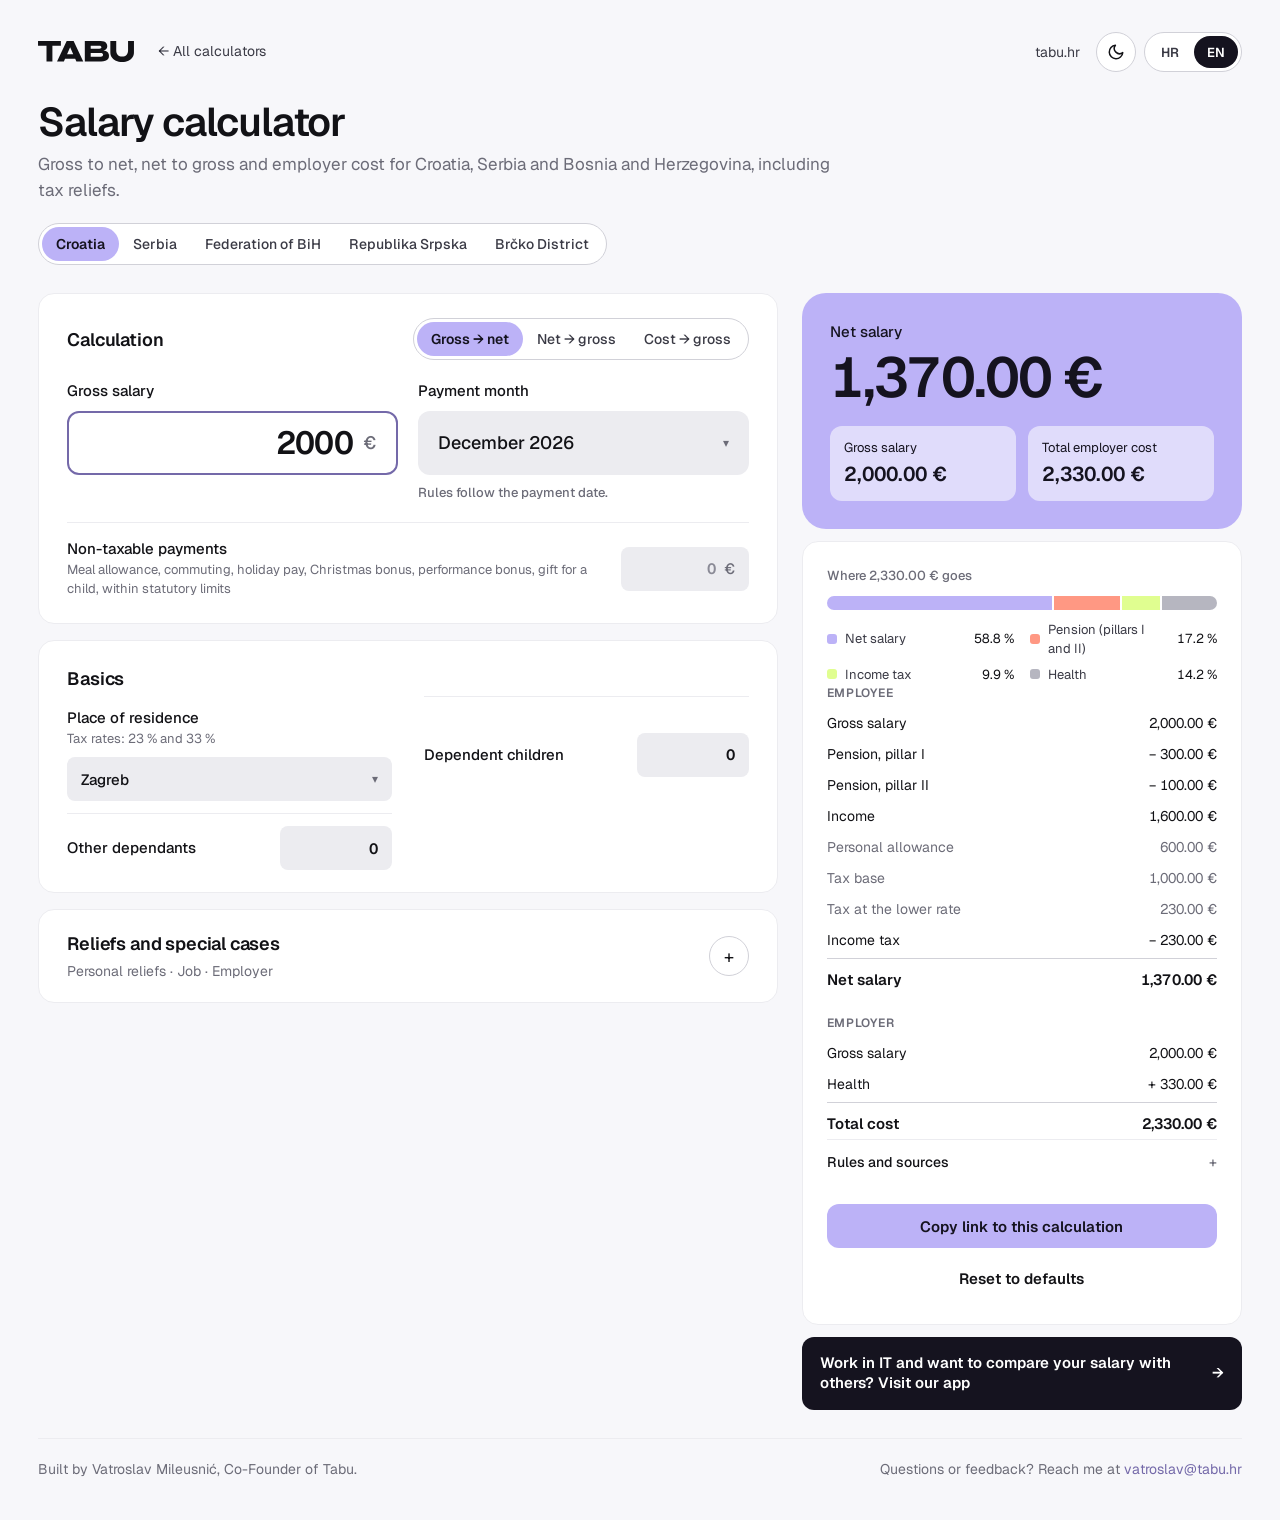
==== commit ec05b3f2: "Remember language choice, add tabu.hr and app links to calculators Co-Authored-By: Claude Fable 5.1 " ====
--- a/placa/index.html
+++ b/placa/index.html
@@ -74,8 +74,8 @@
     .workbench__inputs,.workbench__aside{flex-basis:100%;max-width:none}
     .workbench__aside{position:static}
     .mobile-bar{display:flex}
-    .seg--dir{width:100%}
-    .seg--dir button{flex:1;padding:0 8px}
+    .seg--dir{width:100%;min-width:max-content}
+    .seg--dir button{flex:1;min-width:0;padding:0 6px;font-size:13px}
     .num--big input{font-size:30px}
   }
 </style>
@@ -95,6 +95,7 @@
       <a class="back" href="https://kalkulator.tabu.hr/" data-i18n="back"></a>
     </div>
     <div class="site-header__right">
+      <a class="site-link" href="https://www.tabu.hr">tabu.hr</a>
       <button class="theme-toggle" type="button">
         <svg class="icon-moon" viewBox="0 0 24 24" aria-hidden="true"><path d="M21 12.8A9 9 0 1 1 11.2 3a7 7 0 0 0 9.8 9.8z"/></svg>
         <svg class="icon-sun" viewBox="0 0 24 24" aria-hidden="true"><circle cx="12" cy="12" r="4"/><path d="M12 2v2M12 20v2M4.9 4.9l1.4 1.4M17.7 17.7l1.4 1.4M2 12h2M20 12h2M4.9 19.1l1.4-1.4M17.7 6.3l1.4-1.4"/></svg>
@@ -125,6 +126,7 @@
           <button class="btn btn-ghost" id="reset" type="button" data-i18n="reset"></button>
         </div>
       </div>
+      <a class="cta" href="https://app.tabu.hr/?utm_source=kalkulator&amp;utm_medium=cta&amp;utm_campaign=placa" target="_blank" rel="noopener"><span data-i18n="cta"></span><span aria-hidden="true">→</span></a>
     </aside>
   </div>
 
@@ -143,7 +145,9 @@
   <a href="#razrada" data-i18n="details"></a>
 </div>
 
+<script src="/assets/lang.js"></script>
 <script src="/assets/theme.js"></script>
+<script src="/assets/mobile-bar.js"></script>
 <script type="module" src="app.js"></script>
 </body>
 </html>
--- a/assets/tabu.css
+++ b/assets/tabu.css
@@ -71,6 +71,9 @@
 .logo svg{width:96px;height:auto;display:block}
 .back{font-size:14px;color:var(--text-secondary);text-decoration:none}
 .back:hover{color:var(--text)}
+.site-link{font-size:14px;color:var(--text-secondary);text-decoration:none}
+.site-link:hover{color:var(--text)}
+.site-header__right .site-link{margin-right:8px}
 @media (max-width:600px){.logo svg{width:80px}}
 
 .theme-toggle{
@@ -89,6 +92,14 @@
   font-size:13px;font-weight:600;background:transparent;color:var(--text-secondary);
 }
 .lang-toggle button[aria-pressed="true"]{background:var(--inv-bg);color:var(--inv-fg)}
+
+/* Call-to-action link */
+.cta{
+  display:flex;align-items:center;justify-content:space-between;gap:12px;min-height:44px;
+  padding:16px 18px;border-radius:12px;background:var(--inv-bg);color:var(--inv-fg);
+  text-decoration:none;font-size:15px;font-weight:600;line-height:1.35;transition:opacity .15s;
+}
+.cta:hover{opacity:.9}
 
 /* Title block */
 .intro{display:flex;flex-direction:column;gap:8px;max-width:820px}
@@ -168,7 +179,7 @@
 .seg button[aria-pressed="true"]{background:var(--primary);color:var(--ink);font-weight:600}
 .seg-scroll{overflow-x:auto;margin:0 -16px;padding:0 16px;scrollbar-width:none}
 .seg-scroll::-webkit-scrollbar{display:none}
-.seg-scroll .seg{width:max-content}
+.seg-scroll .seg{width:max-content;max-width:none}
 
 /* Buttons */
 .btn{
@@ -240,10 +251,12 @@
   background:var(--primary);color:var(--ink);border-radius:20px;padding:14px 14px 14px 18px;
   align-items:center;justify-content:space-between;gap:12px;box-shadow:0 10px 30px rgba(21,19,31,.18);
 }
+.mobile-bar.is-hidden{display:none}
 .mobile-bar__text{display:flex;flex-direction:column;gap:2px;min-width:0}
 .mobile-bar__label{font-size:13px;font-weight:500}
 .mobile-bar__value{font-size:26px;line-height:1;font-weight:600;letter-spacing:-.03em;font-variant-numeric:tabular-nums}
 .mobile-bar__sub{font-size:12px;font-variant-numeric:tabular-nums}
+.mobile-bar__sub span:last-child{white-space:nowrap}
 .mobile-bar a{
   flex:none;min-height:44px;display:flex;align-items:center;padding:0 16px;border-radius:999px;
   background:var(--ink);color:#fff;font-size:14px;font-weight:600;text-decoration:none;
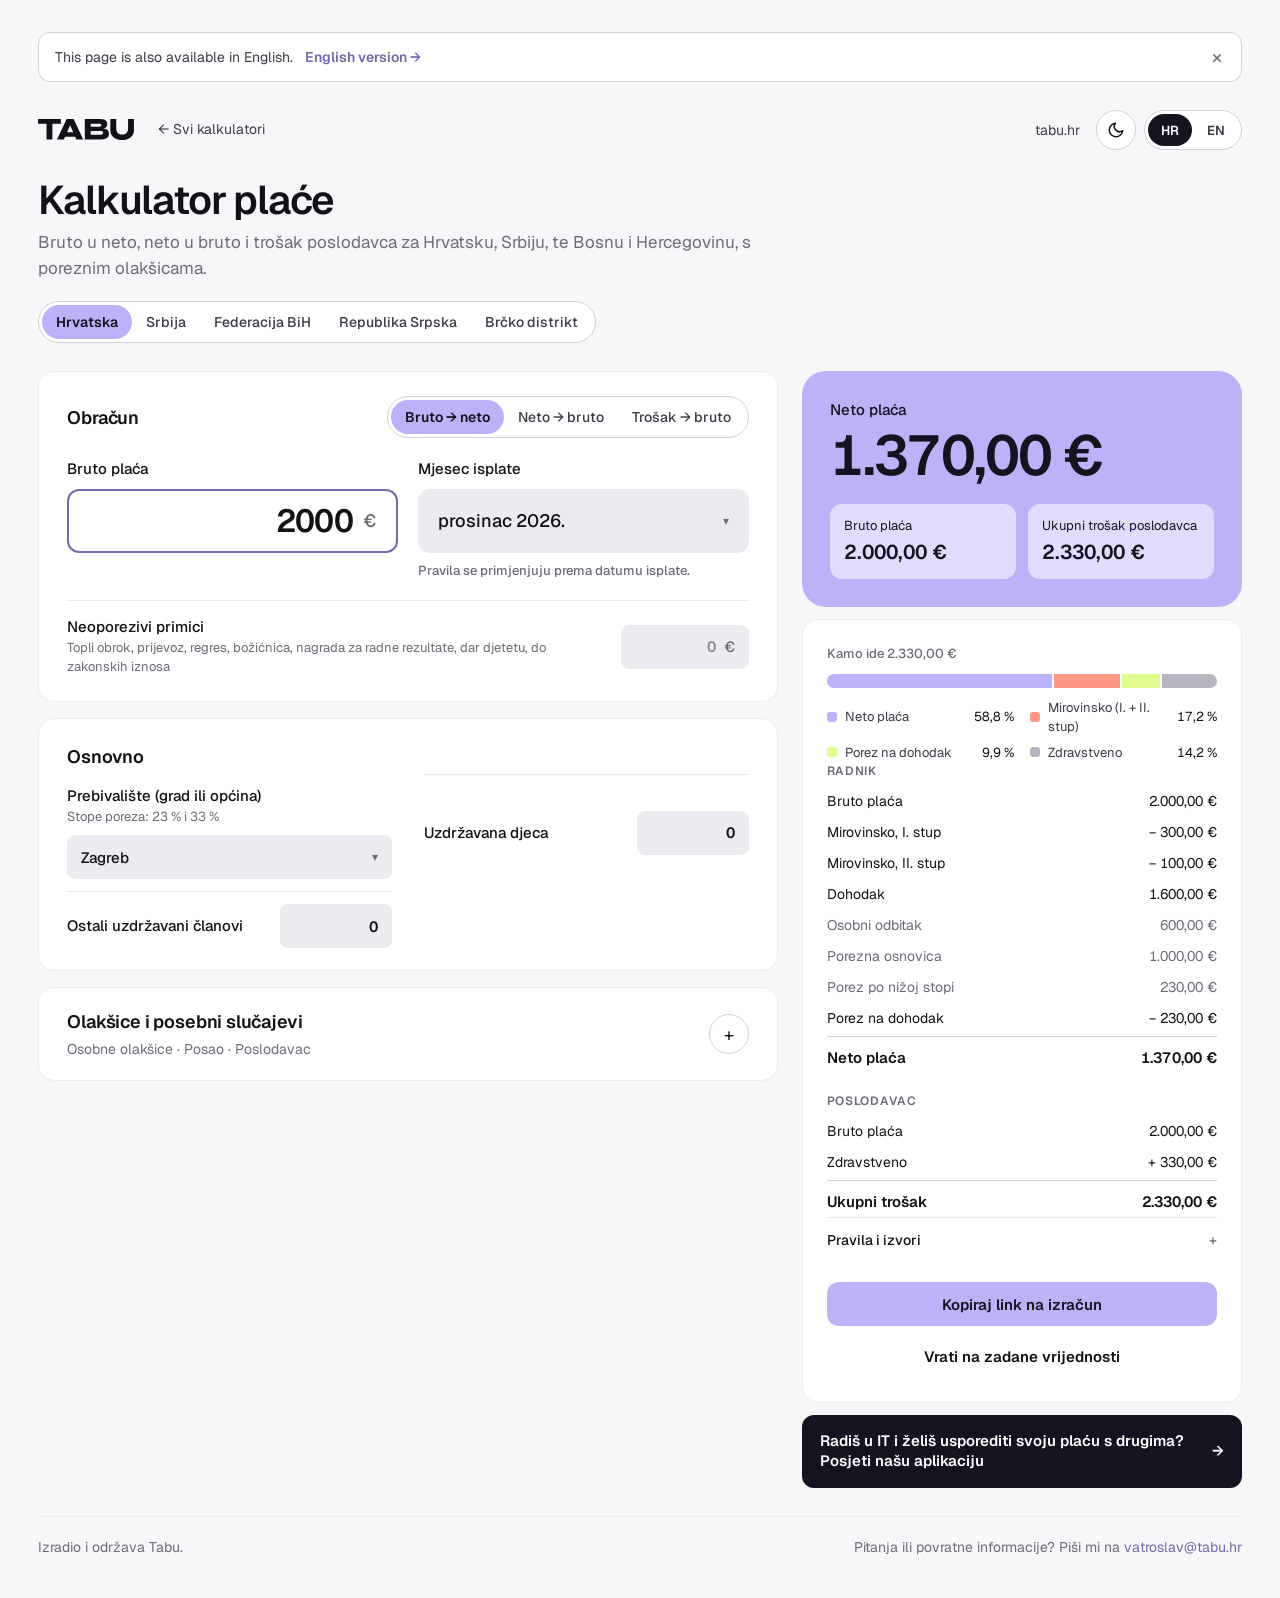
==== commit 48533425: "Separate Croatian and English URLs, sitemap, robots.txt, local favicon Each page now exists at its o" ====
--- a/placa/index.html
+++ b/placa/index.html
@@ -6,14 +6,20 @@
 <title>Kalkulator plaće bruto-neto | Tabu</title>
 <meta name="description" content="Izračun plaće bruto u neto, neto u bruto i troška poslodavca za Hrvatsku, Srbiju, te Bosnu i Hercegovinu, s poreznim olakšicama.">
 <link rel="canonical" href="https://kalkulator.tabu.hr/placa/">
+<link rel="alternate" hreflang="hr" href="https://kalkulator.tabu.hr/placa/">
+<link rel="alternate" hreflang="sr" href="https://kalkulator.tabu.hr/placa/">
+<link rel="alternate" hreflang="bs" href="https://kalkulator.tabu.hr/placa/">
+<link rel="alternate" hreflang="en" href="https://kalkulator.tabu.hr/en/placa/">
+<link rel="alternate" hreflang="sr-ME" href="https://kalkulator.tabu.hr/en/placa/">
+<link rel="alternate" hreflang="x-default" href="https://kalkulator.tabu.hr/en/placa/">
 <meta property="og:type" content="website">
 <meta property="og:site_name" content="Tabu">
 <meta property="og:url" content="https://kalkulator.tabu.hr/placa/">
 <meta property="og:title" content="Kalkulator plaće bruto-neto | Tabu">
 <meta property="og:description" content="Bruto u neto, neto u bruto i trošak poslodavca za Hrvatsku, Srbiju i BiH.">
 <meta name="twitter:card" content="summary">
-<link rel="icon" type="image/png" href="https://cdn.prod.website-files.com/6596bfc5feee70a92dbebd66/65b93e90533795492dddde50_Tabu%20Favicon%20(1).png">
-<link rel="apple-touch-icon" href="https://cdn.prod.website-files.com/6596bfc5feee70a92dbebd66/65b93e972f8a8eb254344232_Tabu%20Favicon.png">
+<link rel="icon" type="image/png" href="/assets/favicon.png">
+<link rel="apple-touch-icon" href="/assets/apple-touch-icon.png">
 <script>(function(){var t;try{t=localStorage.getItem('tabu-theme')}catch(e){}if(t!=='light'&&t!=='dark')t=matchMedia('(prefers-color-scheme: dark)').matches?'dark':'light';document.documentElement.dataset.theme=t})()</script>
 <script async src="https://plausible.io/js/pa-XqHFUt1YAuA5CX0Bw_nm7.js"></script>
 <script>
@@ -92,7 +98,7 @@
           <path d="M2873.8 719.947C2790.9 719.947 2719.85 706.783 2658 677.822C2597.47 650.178 2551.41 610.687 2518.52 558.031C2485.62 505.376 2469.83 456.785 2469.83 385.701L2469.83 0L2671.16 1.76007e-05L2671.16 322.838C2671.16 387.341 2689.58 437.363 2725.11 474.222C2761.95 509.764 2810.64 528.194 2873.8 528.194C2935.65 528.194 2985.65 509.764 3021.18 474.222C3056.71 437.363 3075.13 387.341 3075.13 322.838L3075.13 5.29172e-05L3276.46 7.05179e-05L3276.46 385.701C3276.46 456.786 3260.67 505.376 3227.77 558.031C3196.19 610.687 3148.82 650.178 3088.29 677.822C3027.76 706.783 2955.39 719.947 2873.8 719.947Z" fill="currentColor"/>
         </svg>
       </a>
-      <a class="back" href="https://kalkulator.tabu.hr/" data-i18n="back"></a>
+      <a class="back" href="https://kalkulator.tabu.hr/" data-i18n="back">← Svi kalkulatori</a>
     </div>
     <div class="site-header__right">
       <a class="site-link" href="https://www.tabu.hr">tabu.hr</a>
@@ -109,8 +115,8 @@
 
   <div class="title-block">
     <div class="intro">
-      <h1 data-i18n="title"></h1>
-      <p data-i18n="subtitle"></p>
+      <h1 data-i18n="title">Kalkulator plaće</h1>
+      <p data-i18n="subtitle">Bruto u neto, neto u bruto i trošak poslodavca za Hrvatsku, Srbiju, te Bosnu i Hercegovinu, s poreznim olakšicama.</p>
     </div>
     <div class="seg-scroll" id="country-tabs"></div>
   </div>
@@ -122,17 +128,17 @@
       <div class="card results-card">
         <div id="results"></div>
         <div class="actions">
-          <button class="btn btn-primary" id="copy" type="button" data-i18n="copy_link"></button>
-          <button class="btn btn-ghost" id="reset" type="button" data-i18n="reset"></button>
+          <button class="btn btn-primary" id="copy" type="button" data-i18n="copy_link">Kopiraj link na izračun</button>
+          <button class="btn btn-ghost" id="reset" type="button" data-i18n="reset">Vrati na zadane vrijednosti</button>
         </div>
       </div>
-      <a class="cta" href="https://app.tabu.hr/?utm_source=kalkulator&amp;utm_medium=cta&amp;utm_campaign=placa" target="_blank" rel="noopener"><span data-i18n="cta"></span><span aria-hidden="true">→</span></a>
+      <a class="cta" href="https://app.tabu.hr/?utm_source=kalkulator&amp;utm_medium=cta&amp;utm_campaign=placa" target="_blank" rel="noopener"><span data-i18n="cta">Radiš u IT i želiš usporediti svoju plaću s drugima? Posjeti našu aplikaciju</span><span aria-hidden="true">→</span></a>
     </aside>
   </div>
 
   <footer class="site-footer">
-    <span data-i18n="footer_author"></span>
-    <span><span data-i18n="footer_contact"></span> <a href="mailto:vatroslav@tabu.hr">vatroslav@tabu.hr</a></span>
+    <span data-i18n="footer_author">Izradio i održava Tabu.</span>
+    <span><span data-i18n="footer_contact">Pitanja ili povratne informacije? Piši mi na</span> <a href="mailto:vatroslav@tabu.hr">vatroslav@tabu.hr</a></span>
   </footer>
 </div>
 
@@ -142,7 +148,7 @@
     <span class="mobile-bar__value" id="mb-value"></span>
     <span class="mobile-bar__sub" id="mb-sub"></span>
   </div>
-  <a href="#razrada" data-i18n="details"></a>
+  <a href="#razrada" data-i18n="details">Razrada ↓</a>
 </div>
 
 <script src="/assets/lang.js"></script>
--- a/assets/tabu.css
+++ b/assets/tabu.css
@@ -93,6 +93,13 @@
 }
 .lang-toggle button[aria-pressed="true"]{background:var(--inv-bg);color:var(--inv-fg)}
 
+/* Offer of the other language version (assets/lang.js) */
+.lang-offer{display:flex;align-items:center;flex-wrap:wrap;gap:4px 12px;padding:8px 8px 8px 16px;border:1px solid var(--border);border-radius:12px;background:var(--bg-elevated);font-size:14px;color:var(--text-secondary)}
+.lang-offer a{font-weight:600;text-decoration:none}
+.lang-offer a:hover{text-decoration:underline}
+.lang-offer__close{margin-left:auto;width:32px;height:32px;border:0;border-radius:999px;background:transparent;font-size:20px;line-height:1;color:var(--text-muted)}
+.lang-offer__close:hover{background:var(--bg-subtle);color:var(--text)}
+
 /* Call-to-action link */
 .cta{
   display:flex;align-items:center;justify-content:space-between;gap:12px;min-height:44px;
